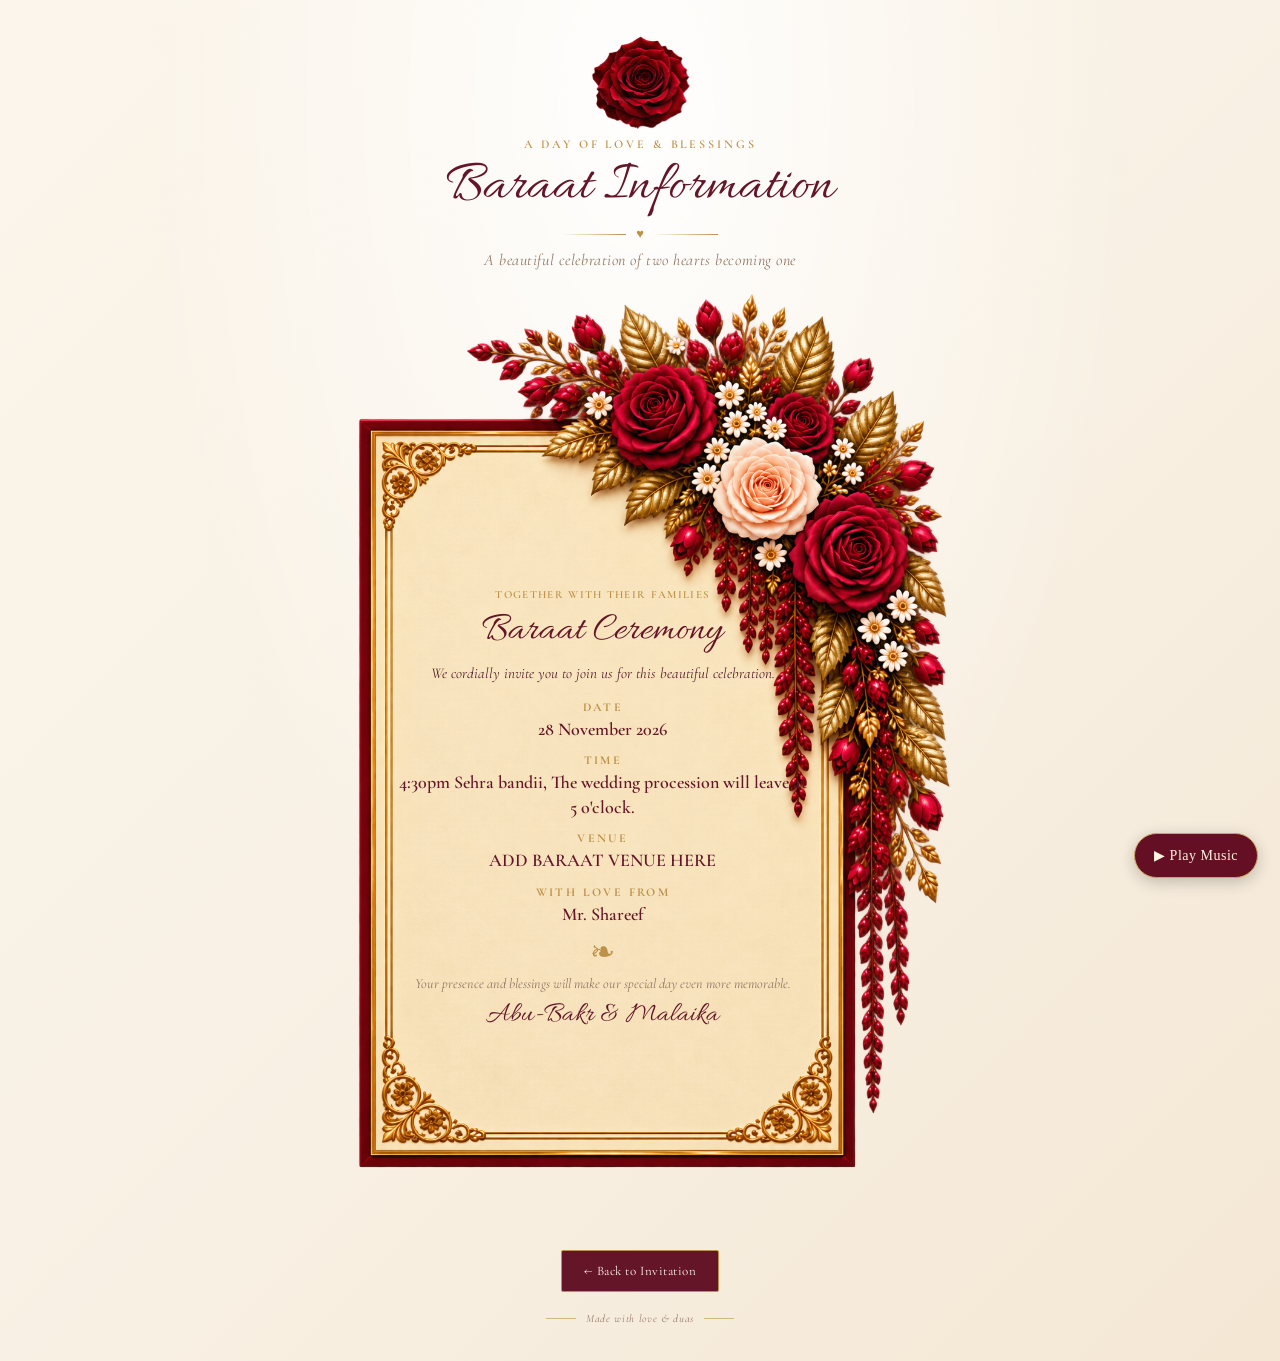
==== baraat.html @ 80ccbe64 "Add wedding invitation website" ====
<!DOCTYPE html>
<html lang="en">
<head>
    <meta charset="UTF-8">
    <meta name="viewport" content="width=device-width, initial-scale=1.0">

    <meta
        name="description"
        content="Baraat ceremony information for Abu-Bakr and Malaika."
    >

    <meta name="theme-color" content="#f8f0e3">

    <title>Baraat Information | Abu-Bakr &amp; Malaika</title>

    <!-- Dedicated stylesheet for the Baraat page -->
    <link rel="stylesheet" href="css/baraat.css">
</head>

<body>

    <main class="baraat-page">

        <!-- Top Rose and Heading -->
        <header class="baraat-header">

            <img
                class="baraat-rose"
                src="assets/images/mehndi-rose.png"
                alt=""
                aria-hidden="true"
            >

            <p class="baraat-eyebrow">
                A DAY OF LOVE &amp; BLESSINGS
            </p>

            <h1 class="baraat-title">
                Baraat Information
            </h1>

            <div class="baraat-heading-divider" aria-hidden="true">
                <span></span>
                <span class="baraat-divider-heart">♥</span>
                <span></span>
            </div>

            <p class="baraat-subtitle">
                A beautiful celebration of two hearts becoming one
            </p>

        </header>


        <!-- Main Baraat Information Frame -->
        <section
            class="baraat-information"
            aria-labelledby="baraat-card-title"
        >

            <div class="baraat-frame">

                <!-- Shared decorative frame -->
                <img
                    class="baraat-frame-image"
                    src="assets/images/mehndi-frame.png"
                    alt=""
                    aria-hidden="true"
                >

                <!-- Editable event information -->
                <div class="baraat-card-content">

                    <p class="baraat-card-eyebrow">
                        TOGETHER WITH THEIR FAMILIES
                    </p>

                    <h2
                        class="baraat-card-title"
                        id="baraat-card-title"
                    >
                        Baraat Ceremony
                    </h2>

                    <p class="baraat-card-invitation">
                        We cordially invite you to join us
                        for this beautiful celebration.
                    </p>


                    <!-- DATE -->
                    <div class="baraat-detail">
                        <span class="baraat-detail-label">
                            DATE
                        </span>

                        <p class="baraat-detail-value">
                            28 November 2026
                        </p>
                    </div>


                    <!-- TIME -->
                    <div class="baraat-detail">
                        <span class="baraat-detail-label">
                            TIME
                        </span>

                        <p class="baraat-detail-value">
                            4:30pm Sehra bandii,
                            The wedding procession will leave at 5 o'clock.
                        </p>
                    </div>


                    <!-- VENUE -->
                    <div class="baraat-detail">
                        <span class="baraat-detail-label">
                            VENUE
                        </span>

                        <p class="baraat-detail-value">
                            ADD BARAAT VENUE HERE
                        </p>
                    </div>


                    <!-- FAMILY / HOST DETAILS -->
                    <div class="baraat-detail">
                        <span class="baraat-detail-label">
                            WITH LOVE FROM
                        </span>

                        <p class="baraat-detail-value">
                            Mr. Shareef
                        </p>
                    </div>


                    <div
                        class="baraat-card-ornament"
                        aria-hidden="true"
                    >
                        ❧
                    </div>

                    <p class="baraat-card-closing">
                        Your presence and blessings will make
                        our special day even more memorable.
                    </p>

                    <p class="baraat-card-signature">
                        Abu-Bakr &amp; Malaika
                    </p>

                </div>

            </div>

        </section>


        <!-- Navigation -->
        <nav class="baraat-navigation" aria-label="Page navigation">

            <a class="baraat-back-link" href="invitation.html">
                ← Back to Invitation
            </a>

        </nav>


        <!-- Footer -->
        <footer class="baraat-footer">
            <span></span>
            <p>Made with love &amp; duas</p>
            <span></span>
        </footer>

    </main>

<script src="js/script.js"></script>
</body>
</html>
---- css/baraat.css ----
@import url('https://fonts.googleapis.com/css2?family=Allura&family=Cormorant+Garamond:wght@400;500;600;700&display=swap');

/* =========================================
   BARAAT PAGE — LUXURY BURGUNDY & GOLD
========================================= */

:root {
    --baraat-paper: #f8f0e3;
    --baraat-paper-light: #fff8eb;
    --baraat-burgundy: #641628;
    --baraat-burgundy-dark: #400b19;
    --baraat-gold: #bd9149;
    --baraat-gold-light: #d9bd83;
    --baraat-muted: #927766;
    --baraat-text: #55202b;
}

/* Global reset */

* {
    box-sizing: border-box;
}

html {
    min-height: 100%;
    scroll-behavior: smooth;
}

body {
    margin: 0;
    min-height: 100vh;
    min-height: 100svh;

    background: var(--baraat-paper);
    color: var(--baraat-text);

    font-family: "Cormorant Garamond", Georgia, serif;
    -webkit-font-smoothing: antialiased;
    text-rendering: optimizeLegibility;
}

/* =========================================
   PAGE BACKGROUND
========================================= */

.baraat-page {
    position: relative;
    isolation: isolate;

    display: flex;
    flex-direction: column;
    align-items: center;

    width: 100%;
    min-height: 100vh;
    min-height: 100svh;

    overflow: hidden;
    padding: 34px 18px 28px;

    background:
        radial-gradient(
            ellipse at 50% 8%,
            rgba(255, 255, 255, 0.95),
            transparent 54%
        ),
        linear-gradient(
            135deg,
            #fbf5eb,
            var(--baraat-paper) 55%,
            #f4e7d4
        );
}

/* =========================================
   HEADER & ROSE
========================================= */

.baraat-header {
    position: relative;
    z-index: 2;

    display: flex;
    flex-direction: column;
    align-items: center;

    width: 100%;
    max-width: 760px;

    margin: 0 auto 22px;
    text-align: center;

    animation: baraatHeaderReveal 1s ease-out both;
}

.baraat-rose {
    display: block;

    width: clamp(68px, 9vw, 105px);
    height: auto;

    margin: 0 auto 5px;

    object-fit: contain;

    animation: baraatRoseReveal 1.1s ease-out both;
}

.baraat-eyebrow {
    margin: 0 0 7px;

    color: var(--baraat-gold);

    font-size: clamp(9px, 1vw, 12px);
    font-weight: 600;
    letter-spacing: 0.24em;
    text-transform: uppercase;
}

.baraat-title {
    margin: 0;

    color: var(--baraat-burgundy);

    font-family: "Allura", "Brush Script MT", cursive;
    font-size: clamp(36px, 5.5vw, 57px);
    font-weight: 400;

    line-height: 1.05;
    text-align: center;
}

.baraat-heading-divider {
    display: flex;
    align-items: center;
    justify-content: center;

    gap: 10px;
    margin: 10px auto 7px;
}

.baraat-heading-divider > span:not(.baraat-divider-heart) {
    display: block;

    width: clamp(30px, 5vw, 64px);
    height: 1px;

    background: linear-gradient(
        90deg,
        transparent,
        var(--baraat-gold)
    );
}

.baraat-divider-heart {
    color: var(--baraat-gold);
    font-size: 13px;
    line-height: 1;
}

.baraat-subtitle {
    margin: 0;

    color: var(--baraat-muted);

    font-size: clamp(12px, 1.4vw, 16px);
    font-style: italic;
    letter-spacing: 0.035em;
    line-height: 1.5;
}

/* =========================================
   DECORATIVE INVITATION FRAME
========================================= */

.baraat-information {
    position: relative;

    display: flex;
    justify-content: center;

    width: 100%;
    margin: 0 auto;

    animation: baraatCardReveal 1.25s ease-out 0.35s both;
}

.baraat-frame {
    position: relative;

    width: min(100%, 620px);
    aspect-ratio: 2 / 3;

    margin: 0 auto;
    flex-shrink: 0;

    animation: baraatGentleFloat 5s ease-in-out 1.65s infinite;
}

.baraat-frame-image {
    position: absolute;
    inset: 0;

    display: block;

    width: 100%;
    height: 100%;

    object-fit: contain;
    object-position: center;

    pointer-events: none;
    user-select: none;
    -webkit-user-drag: none;
}

/* =========================================
   EDITABLE TEXT INSIDE THE FRAME
========================================= */

.baraat-card-content {
    position: absolute;

    top: 20%;
    left: 10%;
    right: 22%;
    bottom: 9%;

    display: flex;
    flex-direction: column;
    align-items: center;
    justify-content: center;

    gap: 0;
    padding: 8px 4px;

    overflow-wrap: anywhere;
    text-align: center;
}

.baraat-card-eyebrow {
    margin: 0 0 8px;

    color: var(--baraat-gold);

    font-size: clamp(8px, 1vw, 11px);
    font-weight: 600;
    letter-spacing: 0.12em;
}

.baraat-card-title {
    max-width: 100%;
    margin: 0 0 10px;

    color: var(--baraat-burgundy);

    font-family: "Allura", "Brush Script MT", cursive;
    font-size: clamp(22px, 3.8vw, 40px);
    font-weight: 400;

    line-height: 1.1;
    overflow-wrap: anywhere;
}

.baraat-card-invitation {
    max-width: 95%;

    margin: 0 0 15px;

    color: var(--baraat-text);

    font-size: clamp(10px, 1.35vw, 15px);
    font-style: italic;
    line-height: 1.45;
}

/* Date, time, venue and hosts */

.baraat-detail {
    width: 100%;
    max-width: 100%;

    margin: 0 0 11px;
    padding: 0 2px;
}

.baraat-detail-label {
    display: block;

    margin-bottom: 3px;

    color: var(--baraat-gold);

    font-size: clamp(9px, 1.15vw, 12px);
    font-weight: 700;
    letter-spacing: 0.2em;
}

.baraat-detail-value {
    margin: 0;

    color: var(--baraat-burgundy);

    font-size: clamp(12px, 1.7vw, 18px);
    font-weight: 600;
    line-height: 1.4;
}

.baraat-card-ornament {
    margin: 0 0 6px;

    color: var(--baraat-gold);
    font-size: clamp(20px, 3vw, 30px);
    line-height: 1;
}

.baraat-card-closing {
    max-width: 95%;

    margin: 0 0 8px;

    color: var(--baraat-muted);

    font-size: clamp(10px, 1.3vw, 14px);
    font-style: italic;
    line-height: 1.4;
}

.baraat-card-signature {
    margin: 0;

    color: var(--baraat-burgundy);

    font-family: "Allura", "Brush Script MT", cursive;
    font-size: clamp(18px, 2.6vw, 28px);
    line-height: 1.1;
}

/* =========================================
   BACK TO INVITATION BUTTON
========================================= */

.baraat-navigation {
    display: flex;
    justify-content: center;

    width: 100%;
    margin: 26px auto 0;

    animation: baraatHeaderReveal 1s ease-out 0.8s both;
}

.baraat-back-link {
    display: inline-flex;
    align-items: center;
    justify-content: center;

    min-height: 42px;
    padding: 10px 22px;

    border: 1px solid var(--baraat-gold);
    border-radius: 2px;

    background: var(--baraat-burgundy);
    color: var(--baraat-paper-light);

    font-size: 13px;
    letter-spacing: 0.04em;
    text-decoration: none;

    transition:
        background-color 250ms ease,
        color 250ms ease,
        transform 250ms ease;
}

.baraat-back-link:hover {
    background: var(--baraat-burgundy-dark);
    transform: translateY(-2px);
}

.baraat-back-link:focus-visible {
    outline: 2px solid var(--baraat-gold);
    outline-offset: 4px;
}

/* =========================================
   FOOTER
========================================= */

.baraat-footer {
    display: flex;
    align-items: center;
    justify-content: center;

    gap: 10px;
    margin: 20px auto 0;
    padding: 0 0 8px;

    color: var(--baraat-muted);

    font-size: 11px;
    font-style: italic;
    letter-spacing: 0.06em;
    text-align: center;
}

.baraat-footer p {
    margin: 0;
}

.baraat-footer span {
    display: block;

    width: 30px;
    height: 1px;

    background: rgba(189, 145, 73, 0.6);
}

/* =========================================
   SMOOTH ENTRANCE & FLOATING ANIMATIONS
========================================= */

@keyframes baraatHeaderReveal {
    from {
        opacity: 0;
        transform: translateY(-14px);
    }

    to {
        opacity: 1;
        transform: translateY(0);
    }
}

@keyframes baraatRoseReveal {
    from {
        opacity: 0;
        transform: translateY(-10px) scale(0.94);
    }

    to {
        opacity: 1;
        transform: translateY(0) scale(1);
    }
}

@keyframes baraatCardReveal {
    from {
        opacity: 0;
        transform: translateY(28px) scale(0.985);
    }

    to {
        opacity: 1;
        transform: translateY(0) scale(1);
    }
}

@keyframes baraatGentleFloat {
    0%,
    100% {
        transform: translateY(0);
    }

    50% {
        transform: translateY(-5px);
    }
}

/* =========================================
   MOBILE RESPONSIVE DESIGN
========================================= */

@media (max-width: 600px) {
    .baraat-page {
        padding: 22px 10px 24px;
    }

    .baraat-header {
        margin-bottom: 16px;
    }

    .baraat-rose {
        width: clamp(60px, 17vw, 82px);
        margin-bottom: 3px;
    }

    .baraat-eyebrow {
        font-size: 9px;
        letter-spacing: 0.18em;
    }

    .baraat-title {
        font-size: clamp(34px, 9vw, 46px);
    }

    .baraat-heading-divider {
        margin: 7px auto 5px;
    }

    .baraat-subtitle {
        max-width: 330px;
        font-size: 12px;
    }

    .baraat-frame {
        width: min(100%, 480px);
    }

    .baraat-card-content {
        top: 20%;
        left: 10%;
        right: 22%;
        bottom: 9%;

        padding: 5px 2px;
    }

    .baraat-card-eyebrow {
        margin-bottom: 5px;
        font-size: clamp(7px, 2vw, 9px);
        letter-spacing: 0.08em;
    }

    .baraat-card-title {
        margin-bottom: 6px;
        font-size: clamp(19px, 5.7vw, 29px);
    }

    .baraat-card-invitation {
        max-width: 100%;
        margin-bottom: 8px;
        font-size: clamp(9px, 2.5vw, 12px);
        line-height: 1.35;
    }

    .baraat-detail {
        margin-bottom: 7px;
    }

    .baraat-detail-label {
        margin-bottom: 2px;
        font-size: clamp(7px, 2vw, 9px);
        letter-spacing: 0.12em;
    }

    .baraat-detail-value {
        font-size: clamp(10px, 2.8vw, 14px);
        line-height: 1.3;
    }

    .baraat-card-ornament {
        margin-bottom: 4px;
        font-size: 19px;
    }

    .baraat-card-closing {
        margin-bottom: 5px;
        font-size: clamp(8px, 2.2vw, 11px);
        line-height: 1.3;
    }

    .baraat-card-signature {
        font-size: clamp(17px, 4.6vw, 23px);
    }

    .baraat-navigation {
        margin-top: 18px;
    }

    .baraat-footer {
        margin-top: 15px;
    }
}

/* Extra-small phones */

@media (max-width: 360px) {
    .baraat-page {
        padding-right: 6px;
        padding-left: 6px;
    }

    .baraat-card-content {
        top: 20%;
        left: 10%;
        right: 23%;
        bottom: 9%;
    }

    .baraat-card-invitation {
        margin-bottom: 6px;
        font-size: 9px;
    }

    .baraat-detail {
        margin-bottom: 5px;
    }
}

/* =========================================
   ACCESSIBILITY — REDUCED MOTION
========================================= */

@media (prefers-reduced-motion: reduce) {
    .baraat-header,
    .baraat-rose,
    .baraat-information,
    .baraat-frame,
    .baraat-navigation {
        animation: none !important;
        transform: none !important;
    }

    .baraat-back-link {
        transition: none;
    }
}
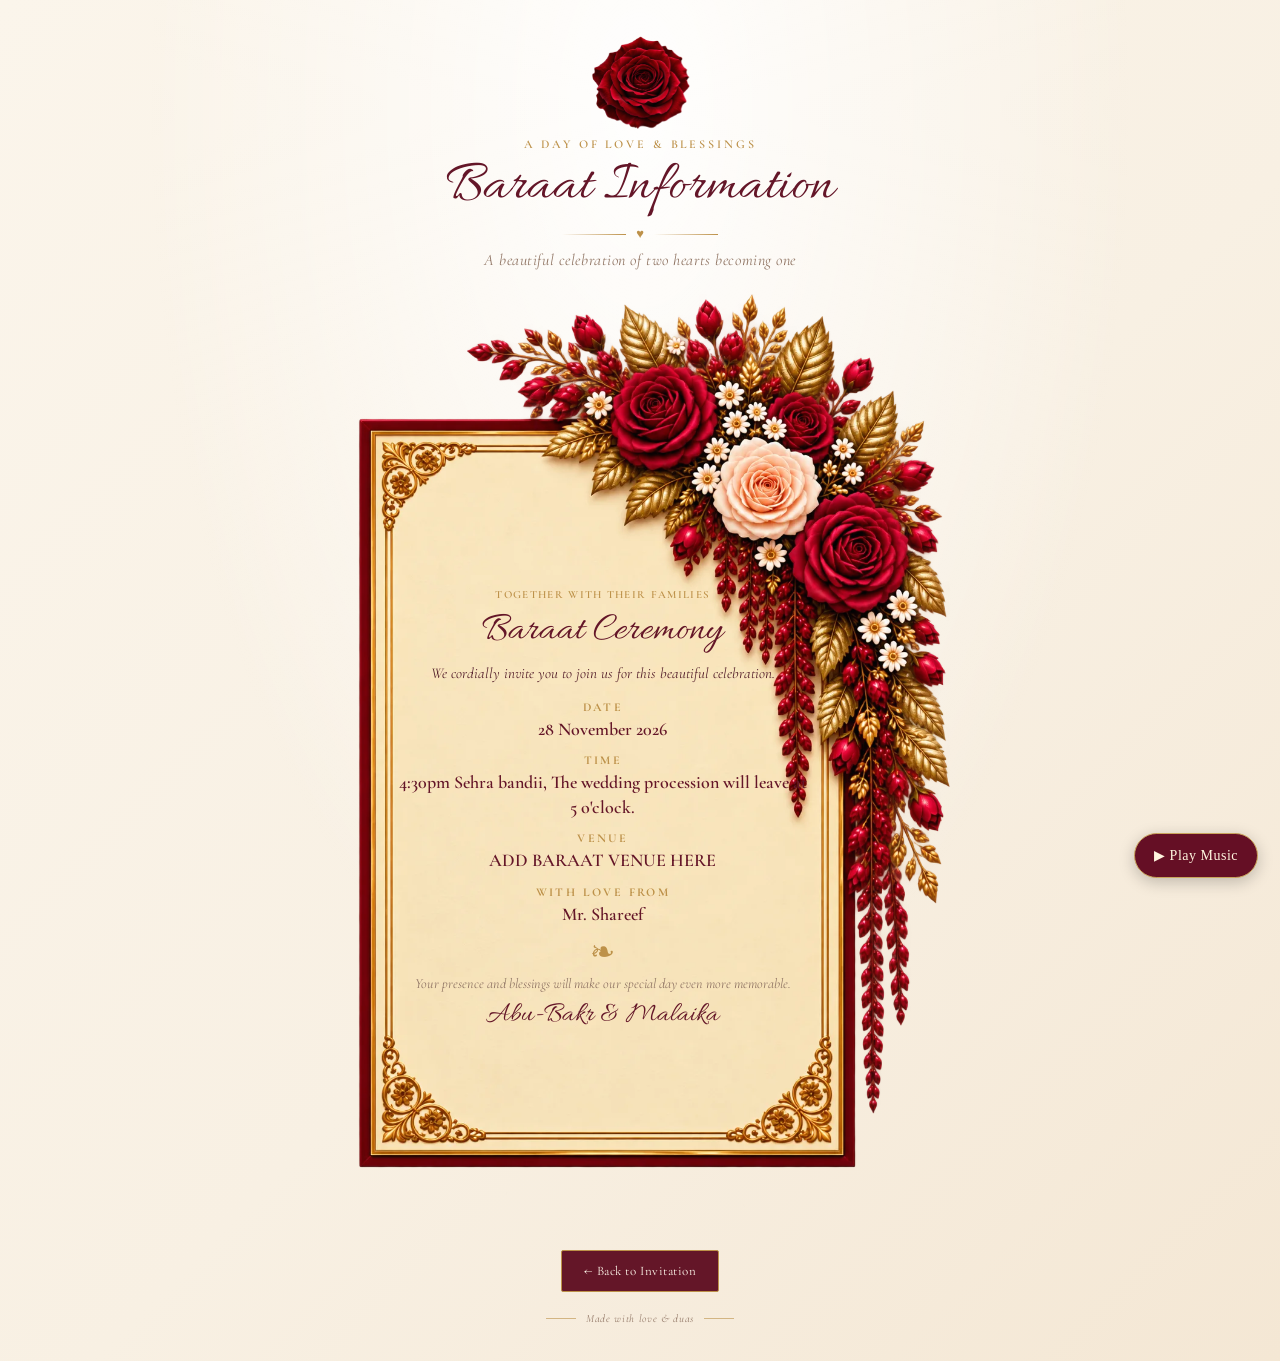
==== commit 91ad0e10: "Optimize wedding images for faster loading" ====
--- a/baraat.html
+++ b/baraat.html
@@ -27,7 +27,7 @@
 
             <img
                 class="baraat-rose"
-                src="assets/images/mehndi-rose.png"
+                src="assets/images/mehndi-rose.webp"
                 alt=""
                 aria-hidden="true"
             >
@@ -64,7 +64,7 @@
                 <!-- Shared decorative frame -->
                 <img
                     class="baraat-frame-image"
-                    src="assets/images/mehndi-frame.png"
+                    src="assets/images/mehndi-frame.webp"
                     alt=""
                     aria-hidden="true"
                 >
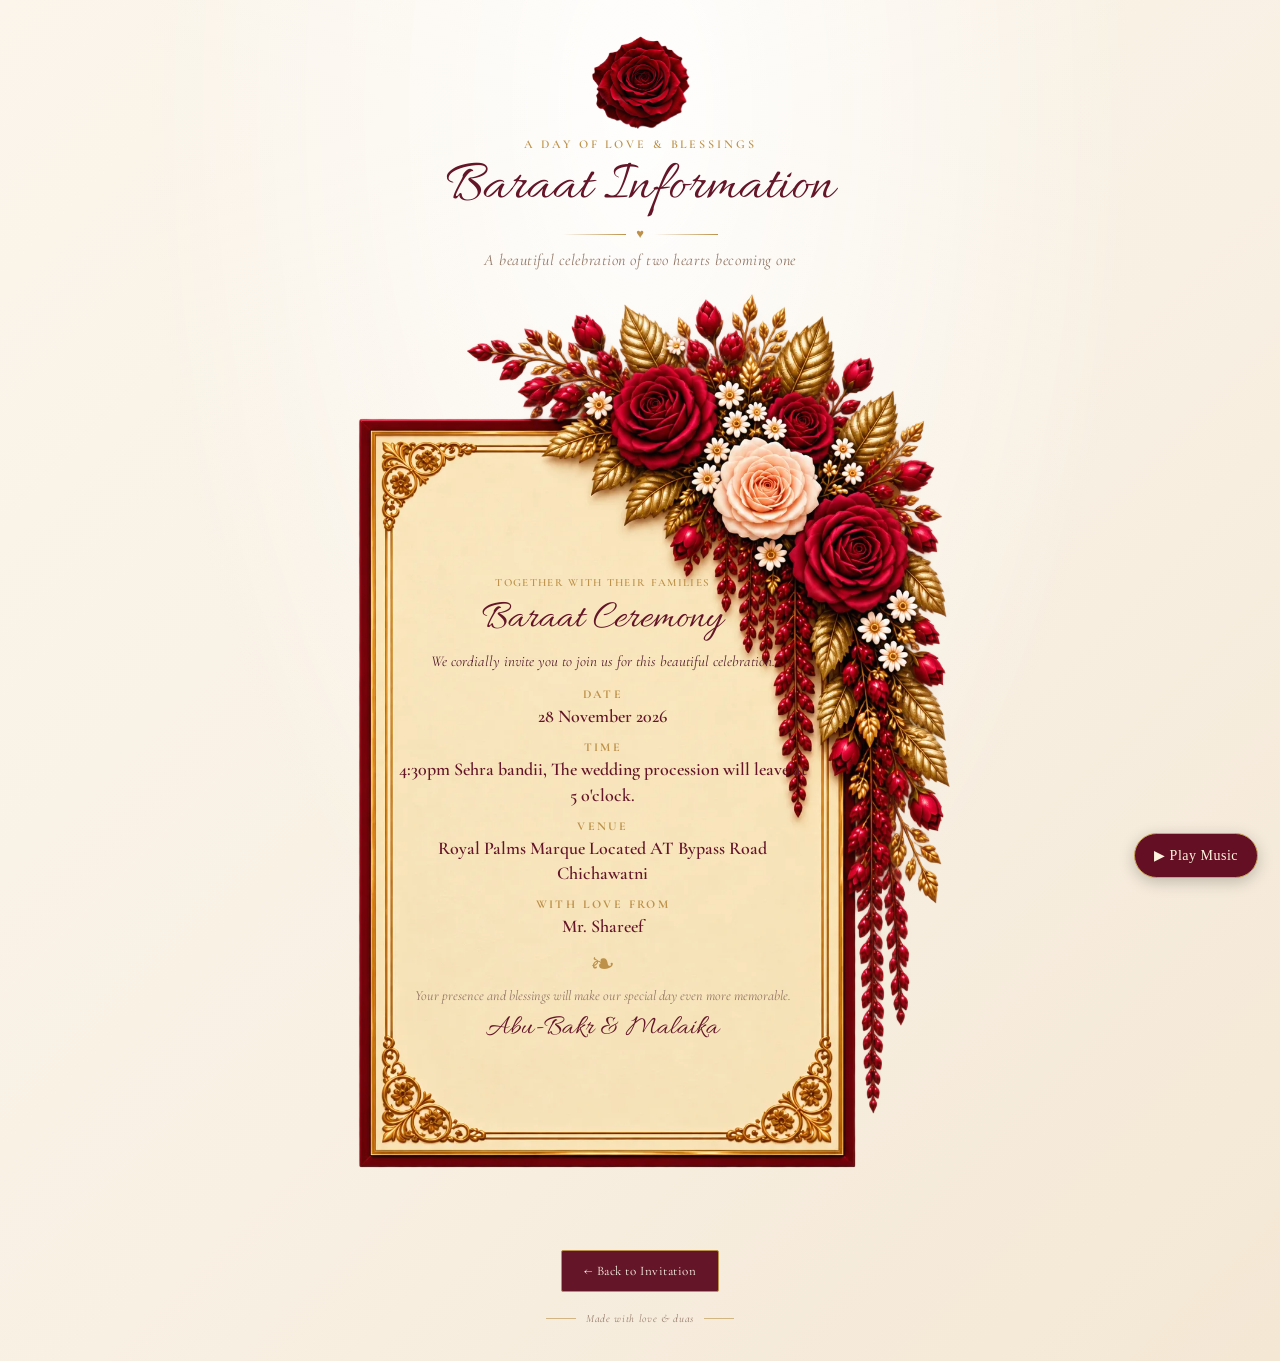
==== commit 3c13c428: "Update wedding event cards" ====
--- a/baraat.html
+++ b/baraat.html
@@ -121,7 +121,7 @@
                         </span>
 
                         <p class="baraat-detail-value">
-                            ADD BARAAT VENUE HERE
+                            Royal Palms Marque Located AT Bypass Road Chichawatni 
                         </p>
                     </div>
 
